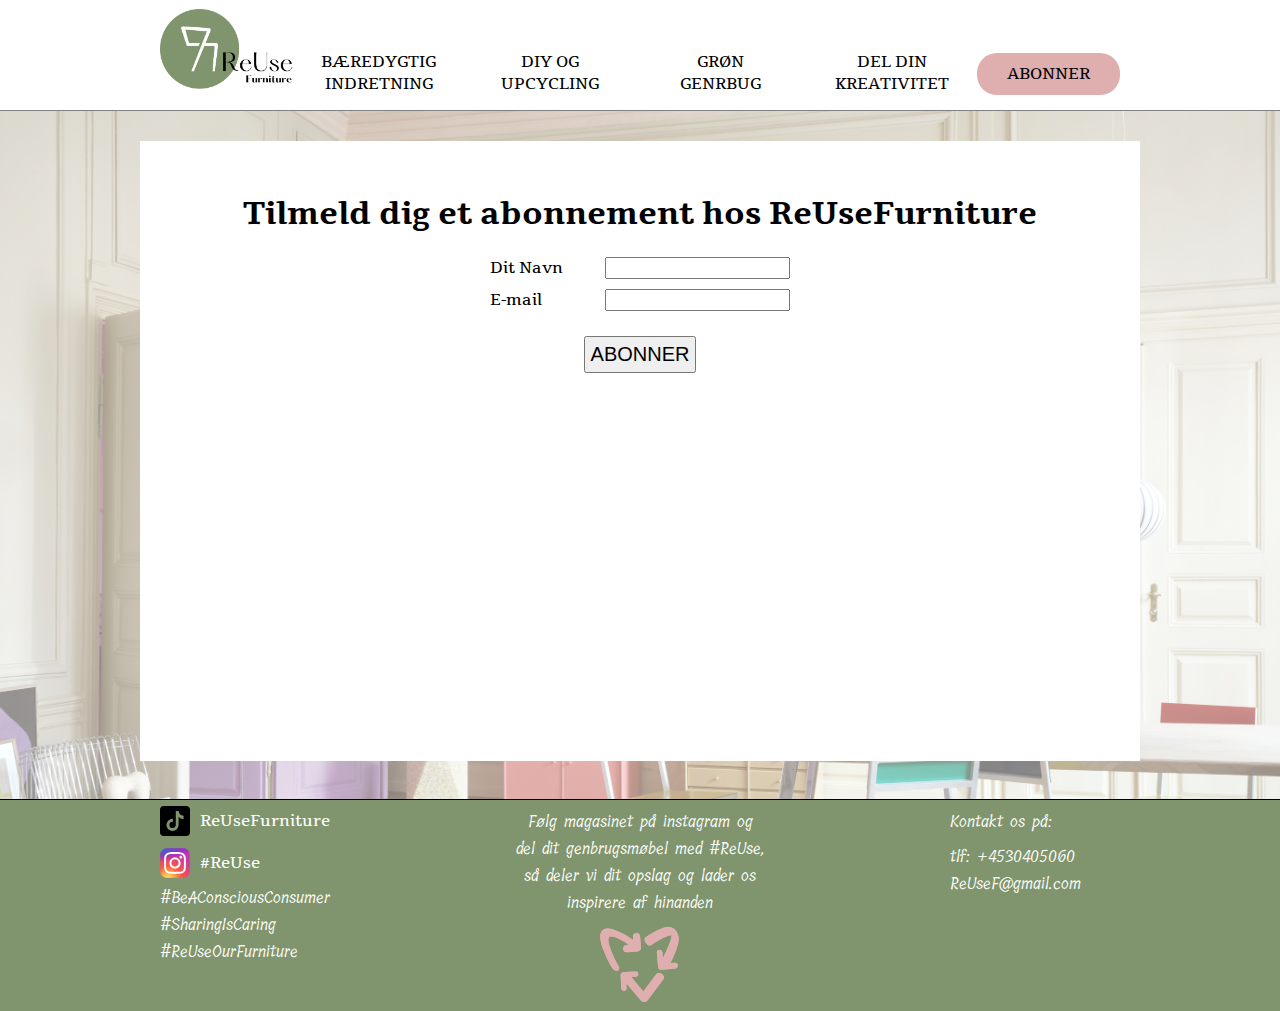
==== abonner.html @ b48d6de8 "init" ====
<!DOCTYPE html>
<html lang="en">

<head>
  <meta charset="UTF-8">
  <meta name="viewport" content="width=device-width, initial-scale=1.0">
  <meta http-equiv="X-UA-Compatible" content="ie=edge">
  <title>Document</title>
  <link rel="stylesheet" href="css/css.css">

  <link rel="apple-touch-icon" sizes="180x180" href="/apple-touch-icon.png">
  <link rel="icon" type="image/x-icon" href="/favicon.ico">
  <link rel="preconnect" href="https://fonts.googleapis.com">
  <link rel="preconnect" href="https://fonts.gstatic.com" crossorigin>
  <link href="https://fonts.googleapis.com/css2?family=Tienne:wght@400;700;900&display=swap" rel="stylesheet">
  <link href="https://fonts.googleapis.com/css2?family=Tillana:wght@400;500;600;700;800&display=swap" rel="stylesheet">
</head>

<body>
  <div class="body-wrapper">
    <header>
      <div class="header-container">
        <a href="/"><img class="header-logo" src="images/reuse-logo.png" aria-label="Logo" /></a>
        <a href="baeredygtig-indretning.html" class="header-link">BÆREDYGTIG<br>INDRETNING</a>
        <a class="header-link">DIY OG<br>UPCYCLING</a>
        <a class="header-link">GRØN<br>GENRBUG</a>
        <a class="header-link">DEL DIN<br>KREATIVITET</a>
        <a href="abonner.html" class="newsletter-subscribe-button">ABONNER</a>
      </div>
    </header>




    <div class="content-wrapper content-subscribe">
      <div class="background-overlay"></div>
      <article class="content">
        <h1>Tilmeld dig et abonnement hos ReUseFurniture</h1>

        <form class="subscribe-form" id="newsletter-form">
          <div class="form-line"><label for="name">Dit Navn</label> <input type="text" required name="name"></div>
          <div class="form-line"> <label for="email">E-mail</label> <input type="email" required name="email"></div>

          <button type="submit">ABONNER</button>
        </form>

        <p id="submissionMessage">Du er nu abonneret</p>


      </article>
    </div>

    <footer>
      <div class="footer-wrapper">
        <div class="footer-child footer-container">
          <div class="social">
            <img class="social-logo" src="images/tiktok-share-icon-black-seeklogo.svg" aria-label="tiktok" />
            <p class="social-name">ReUseFurniture</p>
          </div>

          <div class="social">
            <img class="social-logo" src="images/Instagram_logo_2016.svg" aria-label="instagram" />
            <p class="social-name">#ReUse</p>
          </div>


          <a class="footer-link">#BeAConsciousConsumer</a>
          <a class="footer-link">#SharingIsCaring</a>
          <a class="footer-link">#ReUseOurFurniture</a>
        </div>

        <div class="footer-child footer-text">
          <p>Følg magasinet på instagram og del dit genbrugsmøbel med #ReUse, så deler vi dit opslag og lader os
            inspirere af
            hinanden</p>
          <div class="footer-image-heart">
            <img class="recycle-foto" src="images/recycle-heart.svg" aria-label="recyclefoto">
          </div>
        </div>

        <div class="footer-child footer-contact-information">
          <div class="contact-spacer">
            <p>Kontakt os på:</p>
            <a class="telefonnummer">tlf: +4530405060</a>
            <a class="emailadresse">ReUseF@gmail.com</a>
          </div>
        </div>
      </div>
    </footer>
  </div>

  <script src="js/js.js"></script>

</body>

</html>
---- css/css.css ----
body {
    font-family: 'Tienne', serif;
    background-color:#F4F0EA ;
    margin: 0;
    padding: 0;
    height: 100%;
}

body {
    display: flex;
    flex-direction: column;
}

.body-wrapper {
    min-height: 100vh;  
    position: relative;
}

p {
    margin:8px 0;
}

header {
    width: 100%;
    height: 110px;
    background-color: #fff;
    border-bottom: 1px solid #000;
    display: flex;
    justify-content: center;
}

.header-container {
    width: 1000px;
    display:flex;
    justify-content: space-between;
    align-items: flex-end;
    padding:15px 20px;
    box-sizing: border-box;
    z-index: 2;
}

.article-link {
    color: #000;
    text-decoration: none;
}

.header-logo {
    height: 80px;
}

.newsletter-subscribe-button {
    background-color: #DFAFAF;
    padding: 10px 30px;
    border-radius: 20px;
    text-decoration: none;
    color: #000;
}

.header-link {
    width: 1000px;
    text-align: center;
    text-decoration: none;
    color: #000;
}

footer {
    width: 100%;
    background-color: #80956D;
    border-top: 1px solid #000;
    justify-content: center;
    display: flex;
    color: #fff;
    font-family: 'Tillana', sans-serif;
    box-sizing: border-box;
    position: absolute;
    bottom: 0;
    z-index: 10;
}

.footer-wrapper {
    justify-content: space-between;
    display: flex;
    width: 1000px;
    box-sizing: border-box;
    padding: 0 20px;
    
}
.footer-child {
    width: 250px;

}

.footer-text {
    text-align: center;
    
}

.social {
    display:flex;
    font-family: 'Tienne', serif;
    align-items: center;
}

.social-logo {
    width: 30px;
    height: 30px;
}

.social-name {
    margin:10px;
}

.footer-image-heart {
    width: 100%;
    display: flex;
    justify-content: center;
    margin: 8px 0;
}

.contact-spacer {
    margin-left: 80px;
}

.recycle-foto {
    width: 80px;
}

.nyeste-historier {
    color: #000;
    width: 50px;
    height: 30px;
    display: flex;
    justify-content: center;
    align-items: center;
}

.content {
    width: 1000px;
    margin-bottom: 220px;
    box-sizing: border-box;
    padding: 30px;
    text-align: center;
    background-color: #fff;
    z-index: 100;
}

.column-box {
    display: flex;
    justify-content: space-around;
}

.column-wrap {
    width: 470px;
    text-align: center;
}

.content-wrapper {
    width: 100%;
    padding: 30px;
    box-sizing: border-box;
    display: flex;
    justify-content: center;
}

.content-image {
    width: 375px;
    height: 468px;

}

.overskrift {
    position: sticky;
    left: 200px
}

.content-subscribe {
    background-image: url("../images/abonner.billede.jpg");
    background-size:cover;
    background-position: center center;
    height:100vh;
    z-index: 0;
}

.background-overlay {
    position: absolute;
    height: 100%;
    width: 100%;
    top: 0;
    left: 0;
    background-color: rgba(255, 255, 255, 0.5);
    z-index: 1;
}

.form-line {
    display: flex;
    justify-content: space-between;
    width: 300px;
    margin: auto;
    margin-bottom: 10px;
}

.subscribe-form > button {
    font-size: 20px;
    padding: 5px;
    margin-top: 15px;
}

#submissionMessage {
    display: none;
}
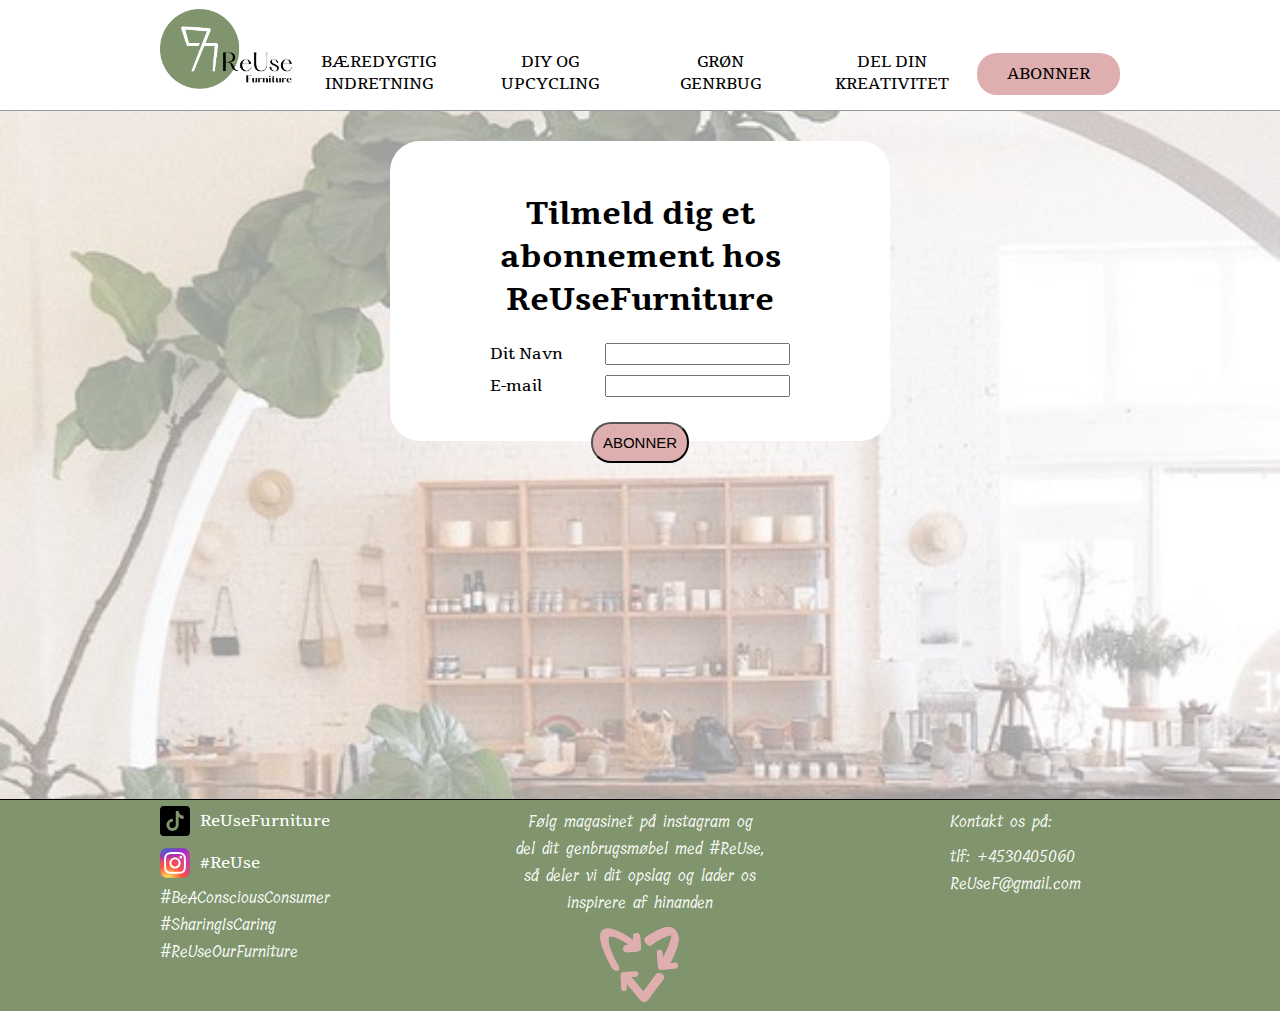
==== commit 22e303d3: "Artikel og abonner html rettet" ====
--- a/abonner.html
+++ b/abonner.html
@@ -6,7 +6,7 @@
   <meta name="viewport" content="width=device-width, initial-scale=1.0">
   <meta http-equiv="X-UA-Compatible" content="ie=edge">
   <title>Document</title>
-  <link rel="stylesheet" href="css/css.css">
+  <link rel="stylesheet" href="css/style.css">
 
   <link rel="apple-touch-icon" sizes="180x180" href="/apple-touch-icon.png">
   <link rel="icon" type="image/x-icon" href="/favicon.ico">
@@ -20,7 +20,7 @@
   <div class="body-wrapper">
     <header>
       <div class="header-container">
-        <a href="/"><img class="header-logo" src="images/reuse-logo.png" aria-label="Logo" /></a>
+        <a href="/"><img class="header-logo" src="images/reuse-logo.png" alt="Logo" /></a>
         <a href="baeredygtig-indretning.html" class="header-link">BÆREDYGTIG<br>INDRETNING</a>
         <a class="header-link">DIY OG<br>UPCYCLING</a>
         <a class="header-link">GRØN<br>GENRBUG</a>
@@ -34,7 +34,7 @@
 
     <div class="content-wrapper content-subscribe">
       <div class="background-overlay"></div>
-      <article class="content">
+      <article class="content" id="subscribe-content">
         <h1>Tilmeld dig et abonnement hos ReUseFurniture</h1>
 
         <form class="subscribe-form" id="newsletter-form">
@@ -54,12 +54,12 @@
       <div class="footer-wrapper">
         <div class="footer-child footer-container">
           <div class="social">
-            <img class="social-logo" src="images/tiktok-share-icon-black-seeklogo.svg" aria-label="tiktok" />
+            <img class="social-logo" src="images/tiktok-share-icon-black-seeklogo.svg" alt="tiktok" />
             <p class="social-name">ReUseFurniture</p>
           </div>
 
           <div class="social">
-            <img class="social-logo" src="images/Instagram_logo_2016.svg" aria-label="instagram" />
+            <img class="social-logo" src="images/Instagram_logo_2016.svg" alt="instagram" />
             <p class="social-name">#ReUse</p>
           </div>
 
@@ -74,7 +74,7 @@
             inspirere af
             hinanden</p>
           <div class="footer-image-heart">
-            <img class="recycle-foto" src="images/recycle-heart.svg" aria-label="recyclefoto">
+            <img class="recycle-foto" src="images/recycle-heart.svg" alt="recyclefoto">
           </div>
         </div>
 
--- a/css/style.css
+++ b/css/style.css
@@ -0,0 +1,256 @@
+body {
+    font-family: 'Tienne', serif;
+    background-color:#F4F0EA ;
+    margin: 0;
+    padding: 0;
+    height: 100%;
+}
+
+body {
+    display: flex;
+    flex-direction: column;
+}
+
+.body-wrapper {
+    min-height: 100vh;  
+    position: relative;
+}
+
+p {
+    margin:8px 0;
+}
+
+header {
+    width: 100%;
+    height: 110px;
+    background-color: #fff;
+    border-bottom: 1px solid #000;
+    display: flex;
+    justify-content: center;
+}
+
+.header-container {
+    width: 1000px;
+    display:flex;
+    justify-content: space-between;
+    align-items: flex-end;
+    padding:15px 20px;
+    box-sizing: border-box;
+    z-index: 2;
+}
+
+.article-link {
+    color: #000;
+    text-decoration: none;
+}
+
+.header-logo {
+    height: 80px;
+}
+
+.newsletter-subscribe-button {
+    background-color: #DFAFAF;
+    padding: 10px 30px;
+    border-radius: 20px;
+    text-decoration: none;
+    color: #000;
+}
+
+.header-link {
+    width: 1000px;
+    text-align: center;
+    text-decoration: none;
+    color: #000;
+}
+
+footer {
+    width: 100%;
+    background-color: #80956D;
+    border-top: 1px solid #000;
+    justify-content: center;
+    display: flex;
+    color: #fff;
+    font-family: 'Tillana', sans-serif;
+    box-sizing: border-box;
+    position: absolute;
+    bottom: 0;
+    z-index: 10;
+}
+
+.footer-wrapper {
+    justify-content: space-between;
+    display: flex;
+    width: 1000px;
+    box-sizing: border-box;
+    padding: 0 20px;
+    
+}
+.footer-child {
+    width: 250px;
+
+}
+
+.footer-text {
+    text-align: center;
+    
+}
+
+.social {
+    display:flex;
+    font-family: 'Tienne', serif;
+    align-items: center;
+}
+
+.social-logo {
+    width: 30px;
+    height: 30px;
+}
+
+.social-name {
+    margin:10px;
+}
+
+.footer-image-heart {
+    width: 100%;
+    display: flex;
+    justify-content: center;
+    margin: 8px 0;
+}
+
+.contact-spacer {
+    margin-left: 80px;
+}
+
+.recycle-foto {
+    width: 80px;
+}
+
+.nyeste-historier {
+    color: #000;
+    width: 50px;
+    height: 30px;
+    display: flex;
+    justify-content: center;
+    align-items: center;
+}
+
+.content {
+    width: 1000px;
+    margin-bottom: 220px;
+    box-sizing: border-box;
+    padding: 30px;
+    text-align: center;
+    background-color: #fff;
+    z-index: 100;
+   
+}
+
+.column-box {
+    display: flex;
+    justify-content: space-around;
+}
+
+.column-wrap {
+    width: 470px;
+    text-align: center;
+}
+
+.headline-wrapper {
+    text-align: center;
+    justify-content: center;
+    margin-top: 70px;
+    
+}
+
+.underoverskrift {
+    font-size: 17px;
+}
+
+.headline-container {
+    font-size: 22px;
+    width: 450px;
+    margin-top: 50px;
+    margin-bottom: 50px;
+    
+}
+.brødtekst {
+    text-align: left;
+}
+
+.content-link {
+    font-size: 12px;
+}
+.content-wrapper {
+    width: 100%;
+    padding: 30px;
+    box-sizing: border-box;
+    display: flex;
+    justify-content: center;
+}
+
+.content-image {
+    width: 400px;
+    height: 468px;
+
+}
+
+.content-image-2 {
+    margin-top: 150px;
+    width: 375px;
+    height: 550px;
+}
+
+.content-image-3 {
+    width: 375px;
+    height: 550px;
+    margin-top: 50px;
+}
+
+.overskrift {
+    position: sticky;
+    left: 200px
+}
+
+.content-subscribe {
+    background-image: url("../images/abonner.billede.jpg");
+    background-size:cover;
+    background-position: center center;
+    height:100vh;
+    z-index: 0;
+}
+
+.background-overlay {
+    position: absolute;
+    height: 100%;
+    width: 100%;
+    top: 0;
+    left: 0;
+    background-color: rgba(255, 255, 255, 0.6);
+    z-index: 1;
+
+}
+
+.form-line {
+    display: flex;
+    justify-content: space-between;
+    width: 300px;
+    margin: auto;
+    margin-bottom: 10px;
+}
+
+.subscribe-form > button {
+    font-size: 15px;
+    padding: 10px;
+    margin-top: 15px;
+    background-color: #DFAFAF;
+    border-radius: 20px;
+    
+}
+#subscribe-content {
+    width: 500px;
+    height: 300px;
+    border-radius: 30px;
+}
+#submissionMessage {
+    display: none;
+}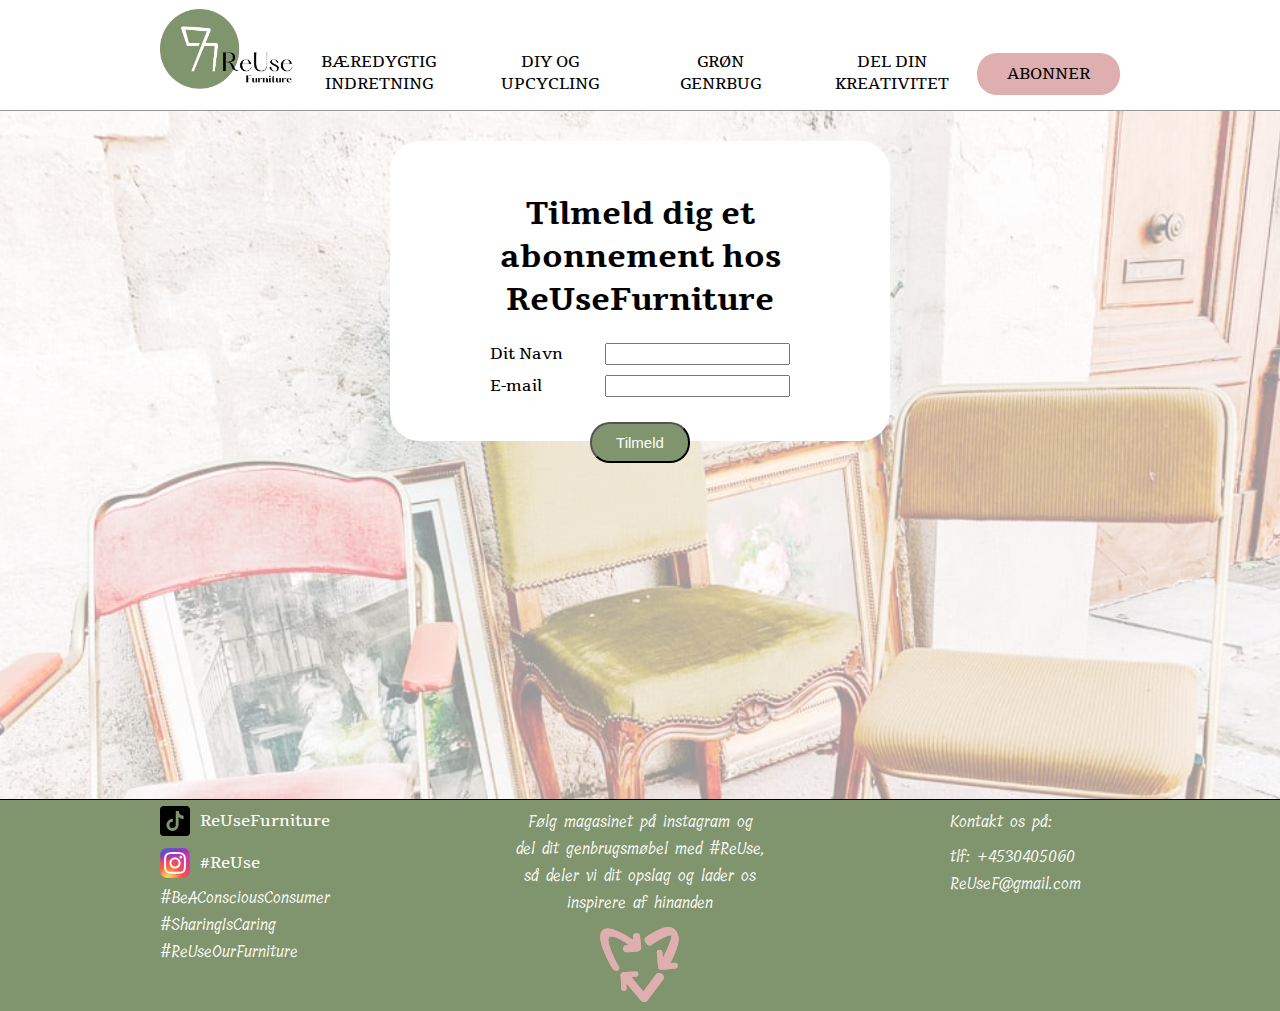
==== commit f7587960: "opdateret billede og style på abonner siden" ====
--- a/abonner.html
+++ b/abonner.html
@@ -41,10 +41,10 @@
           <div class="form-line"><label for="name">Dit Navn</label> <input type="text" required name="name"></div>
           <div class="form-line"> <label for="email">E-mail</label> <input type="email" required name="email"></div>
 
-          <button type="submit">ABONNER</button>
+          <button type="submit">Tilmeld</button>
         </form>
 
-        <p id="submissionMessage">Du er nu abonneret</p>
+        <p id="submissionMessage">Tak for din tilmeldning!</p>
 
 
       </article>
--- a/css/style.css
+++ b/css/style.css
@@ -240,10 +240,12 @@
 
 .subscribe-form > button {
     font-size: 15px;
+    color: #fff;
     padding: 10px;
     margin-top: 15px;
-    background-color: #DFAFAF;
+    background-color: #80956D;
     border-radius: 20px;
+    width: 100px;
     
 }
 #subscribe-content {
